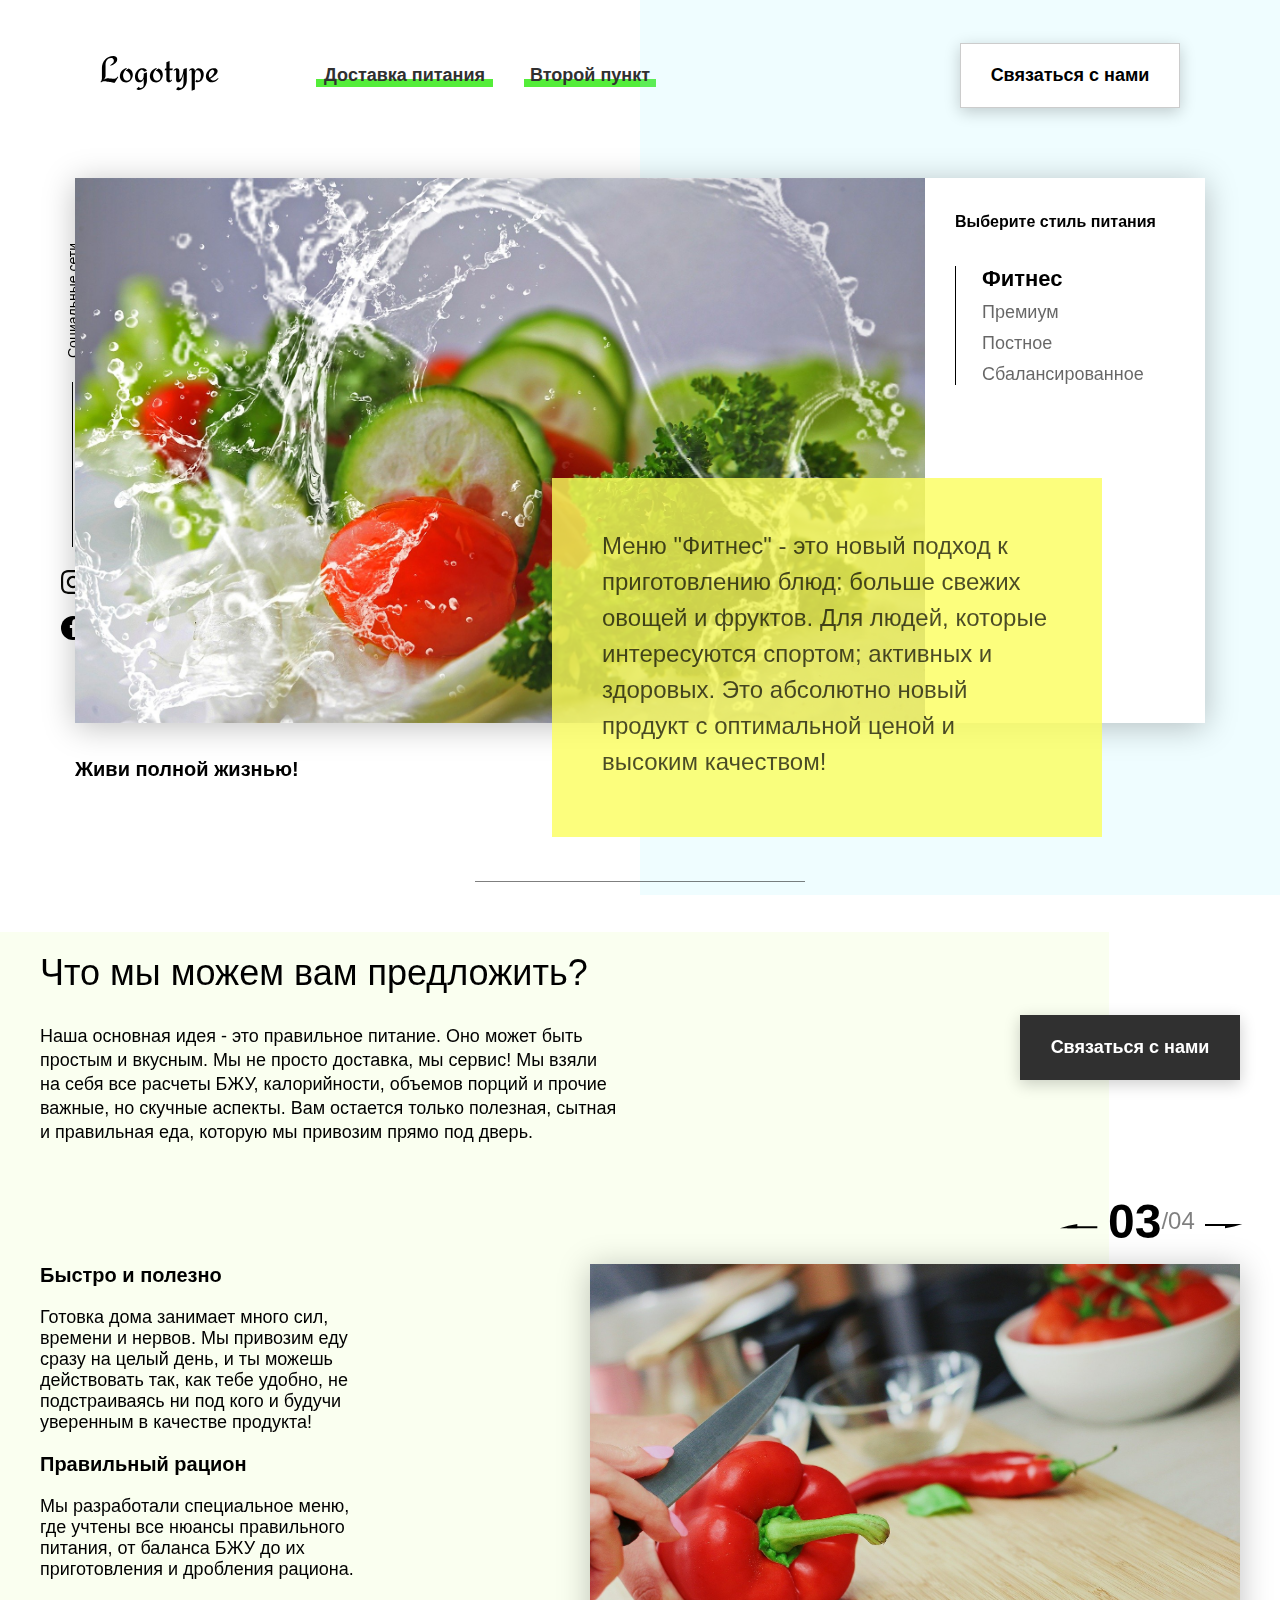
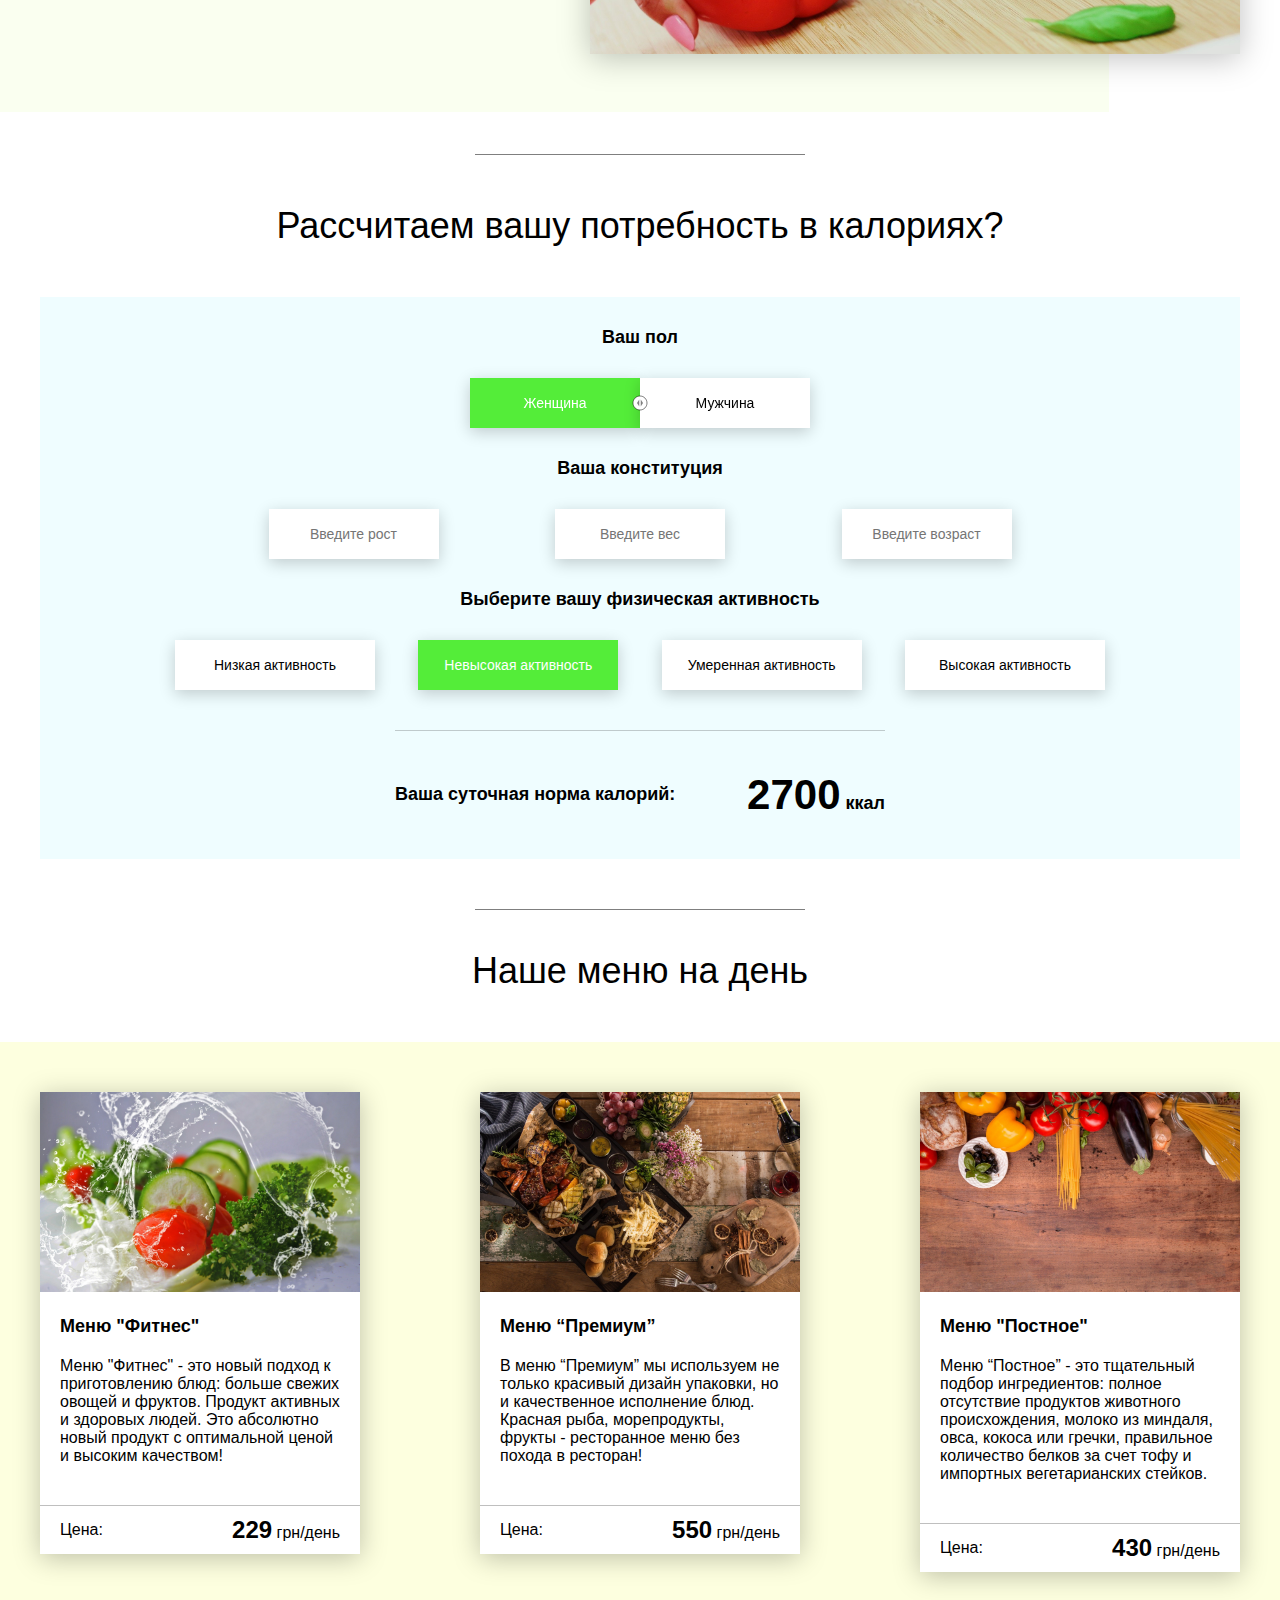
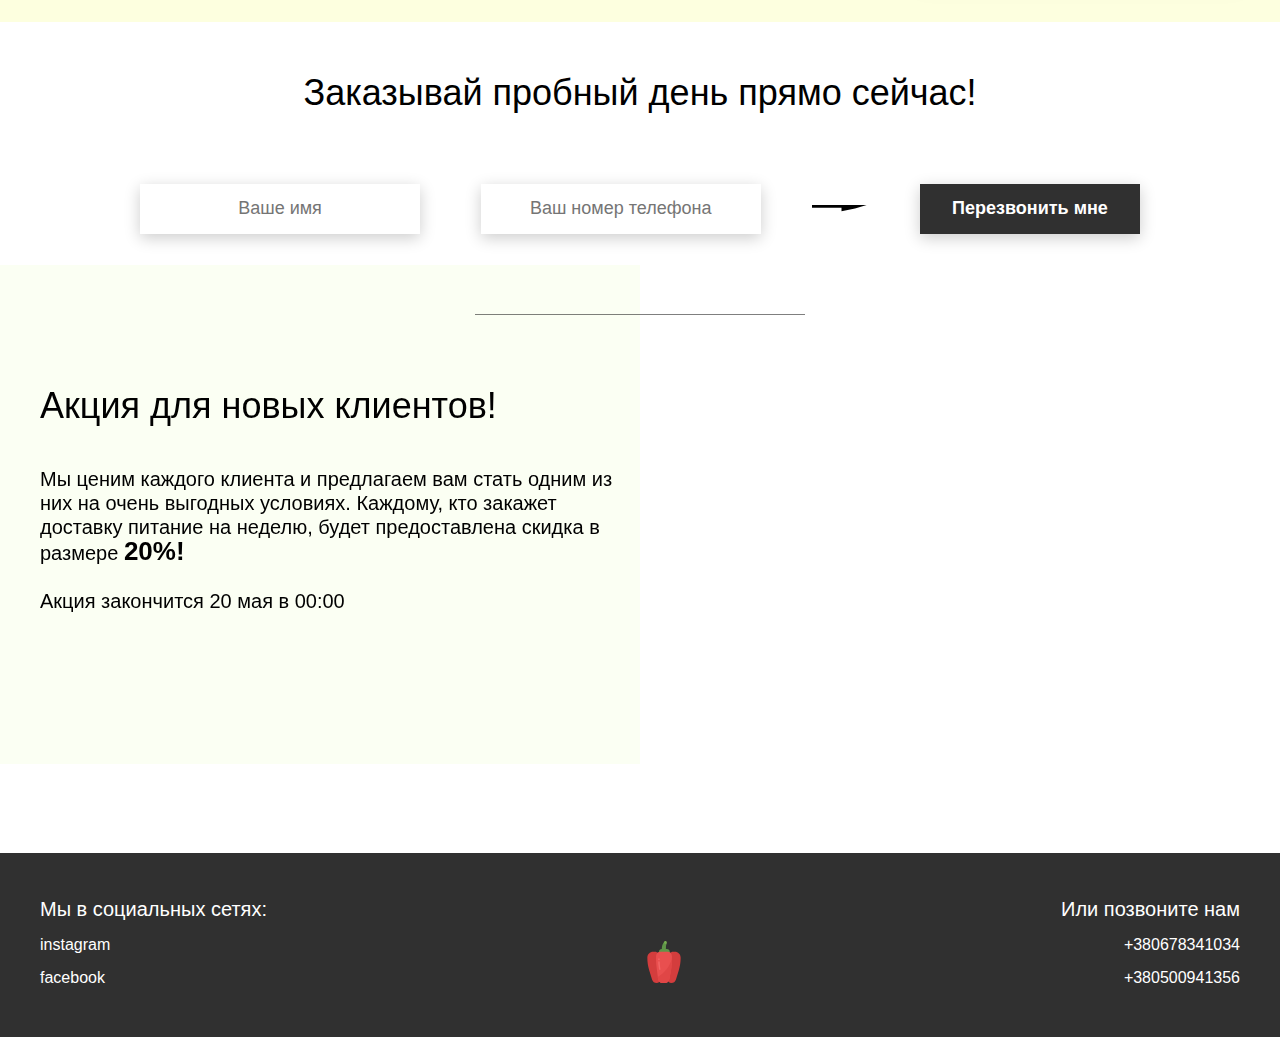
==== hw_2/index.html @ d5630f27 "v 1.0" ====
<!DOCTYPE html>
<html lang="en">
<head>
    <meta charset="UTF-8">
    <meta name="viewport" content="width=device-width, initial-scale=1.0">
    <title>Food</title>
    <link rel="stylesheet" href="css/style.css">
</head>
<body>
    <header class="header">
        <div class="header__left-block">
            <div class="header__logo">
                <img src="icons/logo.svg" alt="Логотип">
            </div>
            <nav class="header__links">
                <a href="#" class="header__link">Доставка питания</a>
                <a href="#" class="header__link">Второй пункт</a>
            </nav>
        </div>
        <div class="header__right-block">
            <button data-modal class="btn btn_white">Связаться с нами</button>
        </div>
    </header>
    <div class="sidepanel">
        <div class="sidepanel__text"><span>Социальные сети</span></div>
        <div class="sidepanel__divider"></div>
        <a href="#" class="sidepanel__icon">
            <img src="icons/instagram.svg" alt="instagram">
        </a>
        <a href="#" class="sidepanel__icon">
            <img src="icons/facebook.svg" alt="facebook">
        </a>
    </div>

    <div class="preview">
        <div class="bgc_blue"></div>
        <div class="container">
            <div class="tabcontainer">
                <div class="tabcontent">
                    <img src="img/tabs/vegy.jpg" alt="vegy">
                    <div class="tabcontent__descr">
                        Меню "Фитнес" - это новый подход к приготовлению блюд: больше свежих овощей и фруктов. Для людей, которые интересуются спортом; активных и здоровых. Это абсолютно новый продукт с оптимальной ценой и высоким качеством!
                    </div>
                </div>
<!--                <div class="tabcontent">-->
<!--                    <img src="img/tabs/elite.jpg" alt="elite">-->
<!--                    <div class="tabcontent__descr">-->
<!--                        Меню “Премиум” - мы используем не только красивый дизайн упаковки, но и качественное исполнение блюд. Красная рыба, морепродукты, фрукты - ресторанное меню без похода в ресторан!-->
<!--                    </div>-->
<!--                </div>-->
<!--                 <div class="tabcontent">-->
<!--                    <img src="img/tabs/post.jpg" alt="post">-->
<!--                    <div class="tabcontent__descr">-->
<!--                        Наше специальное “Постное меню” - это тщательный подбор ингредиентов: полное отсутствие продуктов животного происхождения. Полная гармония с собой и природой в каждом элементе! Все будет Ом!-->
<!--                    </div>-->
<!--                </div>-->
<!--                <div class="tabcontent">-->
<!--                    <img src="img/tabs/hamburger.jpg" alt="vegy">-->
<!--                    <div class="tabcontent__descr">-->
<!--                        Меню "Сбалансированное" - это соответствие вашего рациона всем научным рекомендациям. Мы тщательно просчитываем вашу потребность в к/б/ж/у и создаем лучшие блюда для вас.-->
<!--                    </div>-->
<!--                </div>-->
                <div class="tabheader">
                    <h3>Выберите стиль питания</h3>
                    <div class="tabheader__items">
                        <div class="tabheader__item tabheader__item_active">Фитнес</div>
                        <div class="tabheader__item">Премиум</div>
                        <div class="tabheader__item">Постное</div>
                        <div class="tabheader__item">Сбалансированное</div>
                    </div>
                </div>
            </div>
            <div class="preview__life">Живи полной жизнью!</div>
        </div>
    </div>

    <div class="divider"></div>

    <div class="offer">
        <div class="bgc_y"></div>
        <div class="container">
            <div class="offer__text">
                <h2 class="title">Что мы можем вам предложить?</h2>
                <div class="offer__descr">
                    Наша основная идея - это правильное питание. Оно может быть простым и вкусным. Мы не просто доставка, мы сервис! Мы взяли на себя все расчеты БЖУ, калорийности, объемов порций и прочие важные, но скучные аспекты. Вам остается только полезная, сытная и правильная еда, которую мы привозим прямо под дверь.
                </div>
            </div>
            <div class="offer__action">
                <button data-modal class="btn btn_dark">Связаться с нами</button>
            </div>
        </div>
        <div class="container">
            <div class="offer__advantages">
                <h2>Быстро и полезно</h2>
                <div class="offer__advantages-text">
                    Готовка дома занимает много сил, времени и нервов. Мы привозим еду сразу на целый день, и ты можешь действовать так, как тебе удобно, не подстраиваясь ни под кого и будучи уверенным в качестве продукта!
                </div>
                <h2>Правильный рацион</h2>
                <div class="offer__advantages-text">
                    Мы разработали специальное меню, где учтены все нюансы правильного питания, от баланса БЖУ до их приготовления и дробления рациона.
                </div>
            </div>
            <div class="offer__slider">
                <div class="offer__slider-counter">
                    <div class="offer__slider-prev">
                        <img src="icons/left.svg" alt="prev">
                    </div>
                    <span id="current">03</span>
                    /
                    <span id="total">04</span>
                    <div class="offer__slider-next">
                        <img src="icons/right.svg" alt="next">
                    </div>
                </div>
                <div class="offer__slider-wrapper">
                    <div class="offer__slide">
                        <img src="img/slider/pepper.jpg" alt="pepper">
                    </div>
                    <!-- <div class="offer__slide">
                        <img src="img/slider/food-12.jpg" alt="food">
                    </div>
                    <div class="offer__slide">
                        <img src="img/slider/olive-oil.jpg" alt="oil">
                    </div>
                    <div class="offer__slide">
                        <img src="img/slider/paprika.jpg" alt="paprika">
                    </div> -->
                </div>
            </div>
        </div>
    </div>

    <div class="divider"></div>

    <div class="calculating">
        <div class="container">
            <h2 class="title">Рассчитаем вашу потребность в калориях?
            </h2>
            <div class="calculating__field">
                <div class="calculating__subtitle">
                    Ваш пол
                </div>
                <div class="calculating__choose" id="gender">
                    <div class="calculating__choose-item calculating__choose-item_active">Женщина</div>
                    <div class="calculating__choose-item">Мужчина</div>
                </div>

                <div class="calculating__subtitle">
                    Ваша конституция
                </div>
                <div class="calculating__choose calculating__choose_medium">
                    <input type="text" id="height" placeholder="Введите рост" class="calculating__choose-item">
                    <input type="text" id="weight" placeholder="Введите вес"  class="calculating__choose-item">
                    <input type="text" id="age" placeholder="Введите возраст" class="calculating__choose-item">
                </div>

                <div class="calculating__subtitle">
                    Выберите вашу физическая активность
                </div>
                <div class="calculating__choose calculating__choose_big">
                    <div id="low" class="calculating__choose-item">Низкая активность </div>
                    <div id="small"  class="calculating__choose-item calculating__choose-item_active">Невысокая активность</div>
                    <div id="medium" class="calculating__choose-item">Умеренная активность</div>
                    <div id="high" class="calculating__choose-item">Высокая активность</div>
                </div>

                <div class="calculating__divider"></div>

                <div class="calculating__total">
                    <div class="calculating__subtitle">
                        Ваша суточная норма калорий:
                    </div>
                    <div class="calculating__result">
                        <span>2700</span> ккал
                    </div>
                </div>
            </div>
        </div>
    </div>

    <div class="divider"></div>

    <div class="menu">
        <h2 class="title">Наше меню на день</h2>

        <div class="menu__field">
            <div class="container">
                <div class="menu__item">
                    <img src="img/tabs/vegy.jpg" alt="vegy">
                    <h3 class="menu__item-subtitle">Меню "Фитнес"</h3>
                    <div class="menu__item-descr">Меню "Фитнес" - это новый подход к приготовлению блюд: больше свежих овощей и фруктов. Продукт активных и здоровых людей. Это абсолютно новый продукт с оптимальной ценой и высоким качеством!</div>
                    <div class="menu__item-divider"></div>
                    <div class="menu__item-price">
                        <div class="menu__item-cost">Цена:</div>
                        <div class="menu__item-total"><span>229</span> грн/день</div>
                    </div>
                </div>
                <div class="menu__item">
                    <img src="img/tabs/elite.jpg" alt="elite">
                    <h3 class="menu__item-subtitle">Меню “Премиум”</h3>
                    <div class="menu__item-descr">В меню “Премиум” мы используем не только красивый дизайн упаковки, но и качественное исполнение блюд. Красная рыба, морепродукты, фрукты - ресторанное меню без похода в ресторан!</div>
                    <div class="menu__item-divider"></div>
                    <div class="menu__item-price">
                        <div class="menu__item-cost">Цена:</div>
                        <div class="menu__item-total"><span>550</span> грн/день</div>
                    </div>
                </div>
                <div class="menu__item">
                    <img src="img/tabs/post.jpg" alt="post">
                    <h3 class="menu__item-subtitle">Меню "Постное"</h3>
                    <div class="menu__item-descr">Меню “Постное” - это тщательный подбор ингредиентов: полное отсутствие продуктов животного происхождения, молоко из миндаля, овса, кокоса или гречки, правильное количество белков за счет тофу и импортных вегетарианских стейков. </div>
                    <div class="menu__item-divider"></div>
                    <div class="menu__item-price">
                        <div class="menu__item-cost">Цена:</div>
                        <div class="menu__item-total"><span>430</span> грн/день</div>
                    </div>
                </div>
            </div>
        </div>
    </div>

    <div class="order">
        <div class="container">
            <div class="title">Заказывай пробный день прямо сейчас!</div>
            <form action="#" class="order__form">
                <input required placeholder="Ваше имя" name="name" type="text" class="order__input">
                <input required placeholder="Ваш номер телефона" name="phone" type="phone" class="order__input">
                <img src="icons/right.svg" alt="right">
                <button class="btn btn_dark btn_min">Перезвонить мне</button>
            </form>
        </div>
    </div>

    <div class="divider"></div>

    <div class="promotion">
        <div class="bgc_y"></div>
        <div class="container">
            <div class="promotion__text">
                <div class="title">Акция для новых клиентов!</div>
                <div class="promotion__descr">
                    Мы ценим каждого клиента и предлагаем вам стать одним из них на очень выгодных условиях. 
                    Каждому, кто закажет доставку питание на неделю, будет предоставлена скидка в размере <span>20%!</span>
                    <br><br>
                    Акция закончится 20 мая в 00:00
                </div>
            </div>
        </div>
    </div>

    <footer class="footer">
        <div class="container">
            <div class="social">
                <div class="subtitle">Мы в социальных сетях:</div>
                <a href="#" class="link">instagram</a>
                <a href="#" class="link">facebook</a>
            </div>
            <div class="pepper">
                <img src="icons/veg.svg" alt="pepper">
            </div>
            <div class="call">
                <div class="subtitle">Или позвоните нам</div>
                <a href="#" class="link">+380678341034</a>
                <a href="#" class="link">+380500941356</a>
            </div>
        </div>
    </footer>

    <div class="modal">
        <div class="modal__dialog">
            <div class="modal__content">
                <form action="#">
                    <div class="modal__close">&times;</div>
                    <div class="modal__title">Мы свяжемся с вами как можно быстрее!</div>
                    <input required placeholder="Ваше имя" name="name" type="text" class="modal__input">
                    <input required placeholder="Ваш номер телефона" name="phone" type="phone" class="modal__input">
                    <button class="btn btn_dark btn_min">Перезвонить мне</button>
                </form>
            </div>
        </div>
    </div>
    <script src="js/index.js"></script>
</body>
</html>
---- hw_2/css/style.css ----
* {
    box-sizing: border-box;
    margin: 0;
    padding: 0;
    font-family: Roboto, sans-serif;
}

a {
    text-decoration: none;
}

.btn {
    width: 220px;
    height: 65px;
    display: flex;
    justify-content: center;
    align-items: center;
    background-color: #fff;
    font-size: 18px;
    font-weight: 700;
    border: 1px solid rgba(0, 0, 0, 0.2);
    box-shadow: 0 4px 15px rgba(0, 0, 0, 0.2);
    cursor: pointer;
    transition: 0.3s all;
    outline: 0;
}

.btn_white {
    background-color: #fff;
}

.btn_dark {
    background-color: #303030;
    color: #fff;
    border: none;
}

.btn_min {
    height: 50px;
}

.btn:hover {
    box-shadow: 0 4px 30px rgba(0, 0, 0, 0.3);
}

.container {
    max-width: 1200px;
    margin: 0 auto;
}

.divider {
    width: 330px;
    height: 1px;
    margin: 0 auto;
    background-color: rgba(0, 0, 0, 0.5);
}

.title {
    font-size: 36px;
    font-weight: 400;
}

.header {
    display: flex;
    justify-content: space-between;
    align-items: center;
    height: 150px;
    padding: 0 100px;
}

.header__left-block {
    display: flex;
    justify-content: space-between;
    min-width: 550px;
}

.header__logo {
    max-width: 170px;
}

.header__logo img {
    width: 100%;
}

.header__links {
    display: flex;
    align-items: center;
}

.header__link {
    position: relative;
    margin-right: 45px;
    font-weight: 700;
    font-size: 18px;
    color: #303030;
}

.header__link:after {
    content: "";
    position: absolute;
    display: block;
    width: 110%;
    left: -5%;
    bottom: -1px;
    z-index: -1;
    height: 8px;
    background: #54ed39;
}

.header__link:last-child {
    margin-right: 0;
}

.sidepanel {
    position: fixed;
    left: 60px;
    top: 240px;
    height: 400px;
    width: 25px;
    display: flex;
    flex-direction: column;
    justify-content: space-between;
    align-items: center;
}

.sidepanel__text {
    width: 120px;
    height: 120px;
    font-size: 14px;
}

.sidepanel__text span {
    display: flex;
    transform: rotate(-90deg) translateX(-50px);
}

.sidepanel__divider {
    width: 1px;
    height: 165px;
    background-color: #000;
}

.sidepanel__icon {
    width: 24px;
    height: 24px;
}

.sidepanel__icon img {
    width: 100%;
}

.preview {
    padding: 28px 0 100px 0;
    position: relative;
}

.preview__life {
    font-weight: 700;
    font-size: 20px;
    margin-left: 35px;
    margin-top: 35px;
}

.bgc_blue {
    position: absolute;
    right: 0;
    top: -155px;
    width: 50vw;
    height: 900px;
    background: rgba(146, 242, 255, 0.15);
    z-index: -1;
}

.tabcontainer {
    display: flex;
    width: 1130px;
    margin: 0 auto;
    box-shadow: 0 4px 30px rgba(0, 0, 0, 0.25);
}

.tabcontent {
    width: 850px;
    position: relative;
}

.tabcontent img {
    width: 100%;
    height: 100%;
    object-fit: cover;
}

.tabcontent__descr {
    position: absolute;
    top: 300px;
    right: -177px;
    width: 550px;
    height: 359px;
    background: rgba(251, 254, 93, 0.8);
    padding: 50px;
    font-size: 24px;
    font-weight: 300;
    line-height: 36px;
    color: rgba(0, 0, 0, 0.7);
}

.tabheader {
    width: 280px;
    padding: 35px 30px;
    background-color: #fff;
}

.tabheader h3 {
    font-weight: 700;
    font-size: 16px;
}

.tabheader__items {
    margin-top: 35px;
    padding-left: 26px;
    border-left: 1px solid #000;
}

.tabheader__item {
    font-weight: 700;
    font-size: 18px;
    font-weight: 300;
    margin-top: 10px;
    color: rgba(0, 0, 0, 0.6);
    cursor: pointer;
    transition: 0.3s all;
}

.tabheader__item_active {
    color: #000;
    font-size: 22px;
    font-weight: 700;
}

.offer {
    padding: 70px 0 100px 0;
    position: relative;
}

.offer .container {
    display: flex;
    justify-content: space-between;
}

.offer .bgc_y {
    position: absolute;
    width: 1109px;
    height: 780px;
    background: rgba(243, 255, 222, 0.45);
    z-index: -1;
    top: 50px;
}

.offer__text {
    width: 580px;
}

.offer__descr {
    font-size: 18px;
    margin-top: 30px;
    font-weight: 300;
    line-height: 24px;
}

.offer__action {
    display: flex;
    align-items: center;
    justify-content: flex-end;
}

.offer__advantages {
    width: 330px;
    margin-top: 50px;
}

.offer__advantages h2 {
    font-weight: 700;
    font-size: 20px;
    margin-top: 20px;
}

.offer__advantages h2:first-child {
    margin-top: 70px;
}

.offer__advantages-text {
    margin-top: 20px;
    font-size: 18px;
    font-weight: 300;
    line-height: 21px;
}

.offer__slider {
    width: 650px;
    margin-top: 50px;
    display: flex;
    flex-direction: column;
    align-items: flex-end;
}

.offer__slider-counter {
    display: flex;
    width: 180px;
    align-items: center;
    font-size: 24px;
    color: rgba(0, 0, 0, 0.5);
}

.offer__slider-wrapper {
    width: 100%;
    margin-top: 15px;
    box-shadow: 0 4px 30px rgba(0, 0, 0, 0.25);
}

.offer__slider-prev {
    margin-right: 10px;
    cursor: pointer;
}

.offer__slider-next {
    margin-left: 10px;
    cursor: pointer;
}

.offer__slider #current {
    font-size: 48px;
    font-weight: 700;
    color: #000;
}

.offer__slide {
    width: 100%;
    height: 390px;
}

.offer__slide img {
    width: 100%;
    height: 100%;
    object-fit: cover;
}

.calculating {
    padding: 50px 0;
}

.calculating .title {
    text-align: center;
}

.calculating__field {
    width: 100%;
    margin-top: 50px;
    background: rgba(146, 242, 255, 0.15);
    padding: 30px 0 40px 0;
}

.calculating__subtitle {
    text-align: center;
    font-size: 18px;
    font-weight: 700;
    margin-top: 30px;
}

.calculating__subtitle:first-child {
    margin-top: 0;
}

.calculating #gender:after {
    content: "";
    position: absolute;
    top: 50%;
    transform: translateY(-50%);
    display: block;
    width: 16px;
    height: 16px;
    background: url(../icons/switch.svg) center center/cover no-repeat;
}

.calculating__choose {
    position: relative;
    display: flex;
    margin-top: 30px;
    justify-content: center;
}

.calculating__choose-item {
    display: flex;
    align-items: center;
    justify-content: center;
    width: 170px;
    height: 50px;
    padding: 0 10px;
    background: #fff;
    box-shadow: 0 4px 15px rgba(0, 0, 0, 0.2);
    border: none;
    text-align: center;
    font-size: 14px;
    cursor: pointer;
    outline: 0;
    transition: 0.3s all;
}

.calculating__choose-item_active {
    color: #fff;
    background-color: #54ed39;
}

.calculating__choose_medium {
    width: 743px;
    justify-content: space-between;
    margin: 30px auto 0 auto;
}

.calculating__choose_big {
    width: 930px;
    justify-content: space-between;
    margin: 30px auto 0 auto;
}

.calculating__choose_big .calculating__choose-item {
    width: 200px;
}

.calculating__divider {
    width: 490px;
    height: 1px;
    margin: 40px auto;
    background-color: rgba(0, 0, 0, 0.2);
}

.calculating__total {
    width: 490px;
    margin: 0 auto;
    display: flex;
    justify-content: space-between;
    align-items: center;
}

.calculating__result {
    font-size: 18px;
    font-weight: 700;
}

.calculating__result span {
    font-size: 42px;
}

.menu {
    padding: 40px 0 50px 0;
}

.menu .container {
    display: flex;
    justify-content: space-between;
    align-items: flex-start;
}

.menu .title {
    text-align: center;
}

.menu__field {
    margin-top: 50px;
    padding: 50px 0;
    width: 100%;
    background: rgba(249, 254, 126, 0.25);
}

.menu__item {
    width: 320px;
    min-height: 450px;
    background: #fff;
    box-shadow: 0 4px 25px rgba(0, 0, 0, 0.25);
    font-size: 16px;
    font-weight: 300;
}

.menu__item img {
    width: 100%;
    height: 200px;
    object-fit: cover;
}

.menu__item-subtitle {
    font-weight: 700;
    font-size: 18px;
    padding: 0 20px;
    margin-top: 20px;
}

.menu__item-descr {
    margin-top: 20px;
    padding: 0 20px;
}

.menu__item-divider {
    width: 100%;
    height: 1px;
    background-color: rgba(0, 0, 0, 0.25);
    margin-top: 40px;
}

.menu__item-price {
    display: flex;
    justify-content: space-between;
    align-items: center;
    padding: 10px 20px;
}

.menu__item-price span {
    font-size: 24px;
    font-weight: 700;
}

.order {
    padding-bottom: 80px;
}

.order .title {
    text-align: center;
}

.order__form {
    margin-top: 70px;
    padding: 0 100px;
    display: flex;
    justify-content: space-between;
    align-items: center;
}

.order__form img {
    transform: scale(1.5);
}

.order__input {
    width: 280px;
    height: 50px;
    background: #fff;
    box-shadow: 0 4px 15px rgba(0, 0, 0, 0.2);
    border: none;
    font-size: 18px;
    text-align: center;
    padding: 0 20px;
    outline: 0;
}

.promotion {
    padding: 70px 0 240px 0;
    position: relative;
}

.promotion .container {
    display: flex;
}

.promotion .bgc_y {
    position: absolute;
    width: 50%;
    height: 499px;
    background: rgba(243, 255, 222, 0.35);
    z-index: -1;
    top: -50px;
    left: 0;
}

.promotion__text {
    width: 50%;
}

.promotion__descr {
    margin-top: 40px;
    font-size: 20px;
    line-height: 24px;
    font-weight: 300;
}

.promotion__descr span {
    font-weight: 700;
    font-size: 26px;
}

.promotion__timer {
    width: 50%;
}

.promotion__timer .title {
    text-align: right;
}

.promotion__timer .timer {
    margin-top: 60px;
    padding-left: 95px;
    display: flex;
    justify-content: space-between;
    align-items: center;
}

.promotion__timer .timer__block {
    width: 102px;
    height: 120px;
    background: #fff;
    box-shadow: 0 4px 20px rgba(0, 0, 0, 0.25);
    font-size: 16px;
    font-weight: 300;
    text-align: center;
}

.promotion__timer .timer__block span {
    display: block;
    margin-top: 20px;
    margin-bottom: 5px;
    font-size: 56px;
    font-weight: 700;
}

.footer {
    min-height: 180px;
    background-color: #303030;
    padding: 45px 0 50px 0;
    color: #fff;
}

.footer .container {
    height: 100%;
    display: flex;
    justify-content: space-between;
    align-items: flex-end;
}

.footer .subtitle {
    font-size: 20px;
}

.footer .link {
    display: block;
    margin-top: 15px;
    font-size: 16px;
    color: #fff;
}

.footer .call {
    text-align: right;
}

.modal {
    position: fixed;
    top: 0;
    left: 0;
    z-index: 1050;
    display: none;
    width: 100%;
    height: 100%;
    overflow: hidden;
    background-color: rgba(0, 0, 0, 0.5);
}

.modal__dialog {
    max-width: 500px;
    margin: 40px auto;
}

.modal__content {
    position: relative;
    width: 100%;
    padding: 40px;
    background-color: #fff;
    border: 1px solid rgba(0, 0, 0, 0.2);
    border-radius: 4px;
    max-height: 80vh;
    overflow-y: auto;
}

.modal__close {
    position: absolute;
    top: 8px;
    right: 14px;
    font-size: 30px;
    color: #000;
    opacity: 0.5;
    font-weight: 700;
    border: none;
    background-color: transparent;
    cursor: pointer;
}

.modal__title {
    text-align: center;
    font-size: 22px;
    text-transform: uppercase;
}

.modal__input {
    display: block;
    margin: 20px auto 20px auto;
    width: 280px;
    height: 50px;
    background: #fff;
    box-shadow: 0 4px 15px rgba(0, 0, 0, 0.2);
    border: none;
    font-size: 18px;
    text-align: center;
    padding: 0 20px;
    outline: 0;
}

.modal .btn {
    display: block;
    width: 280px;
    margin: 0 auto;
}

.hide {
    display: none;
}

.show {
    display: block;
}
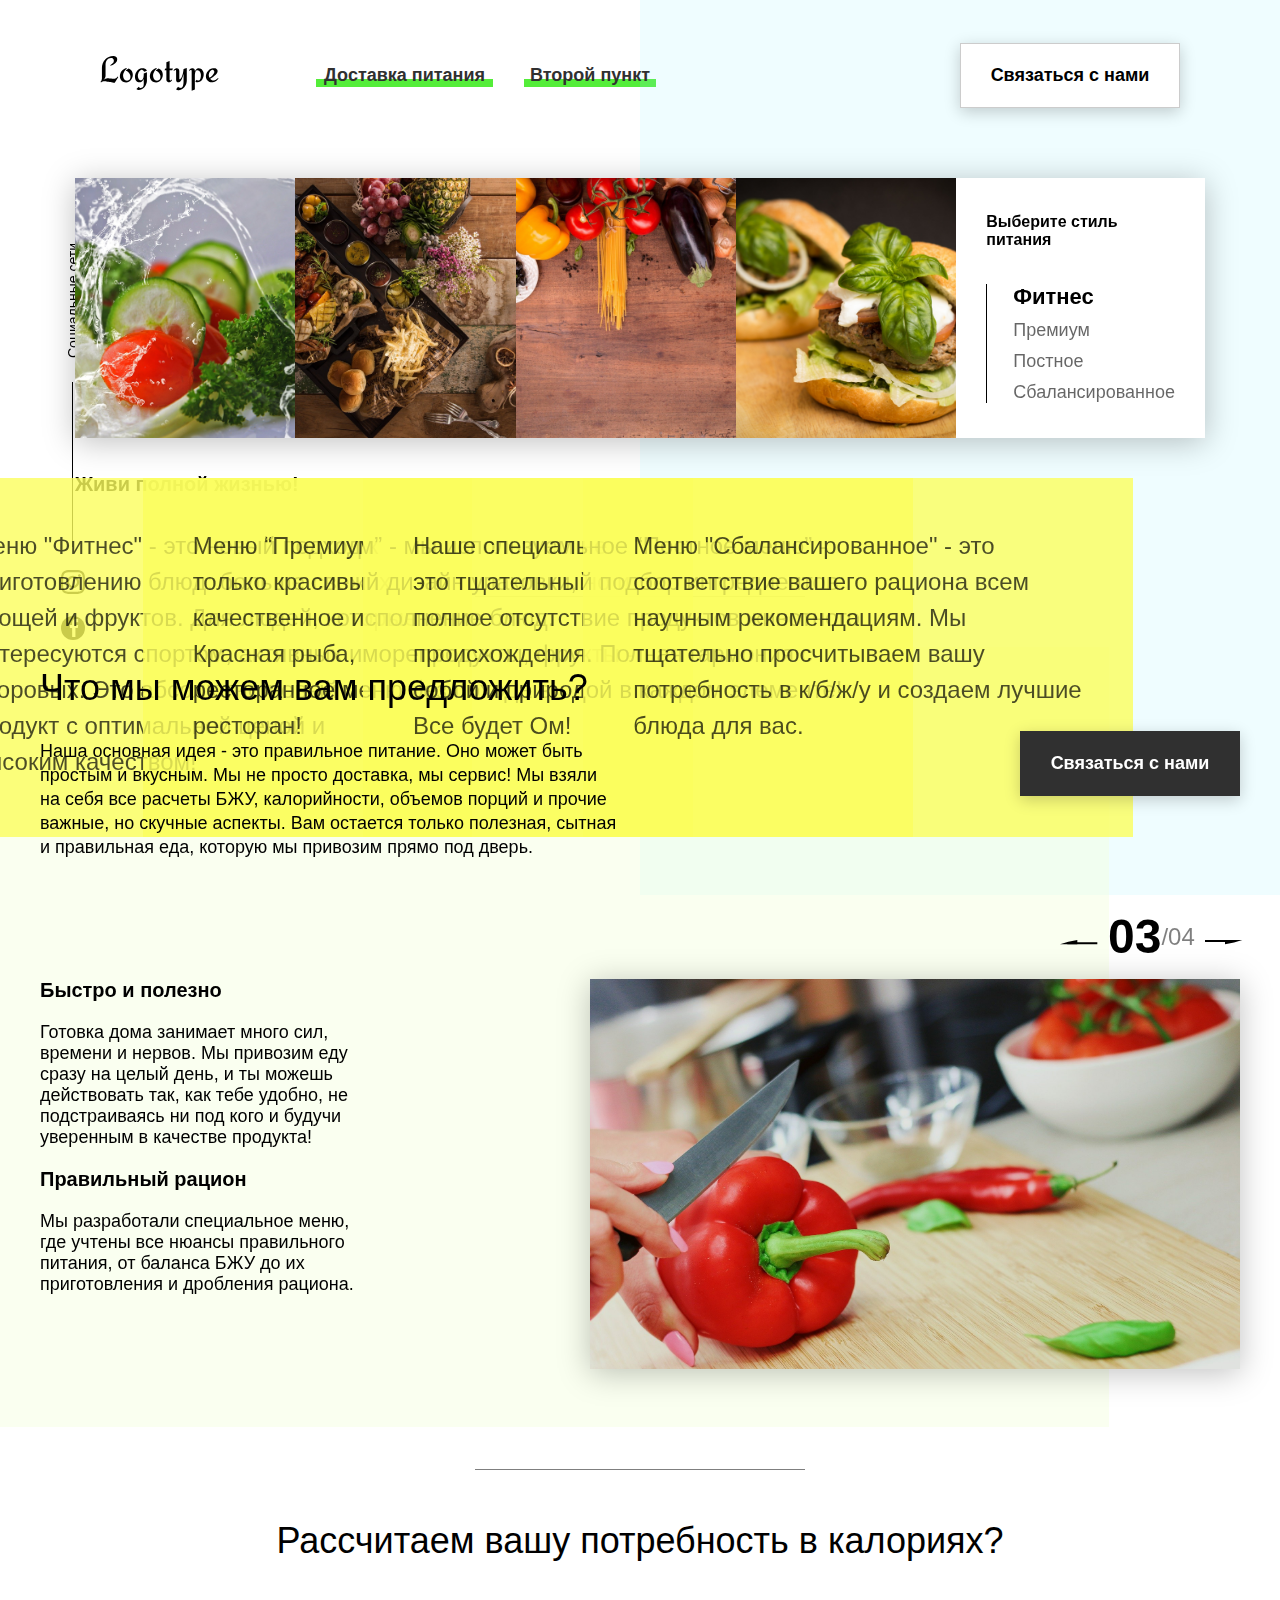
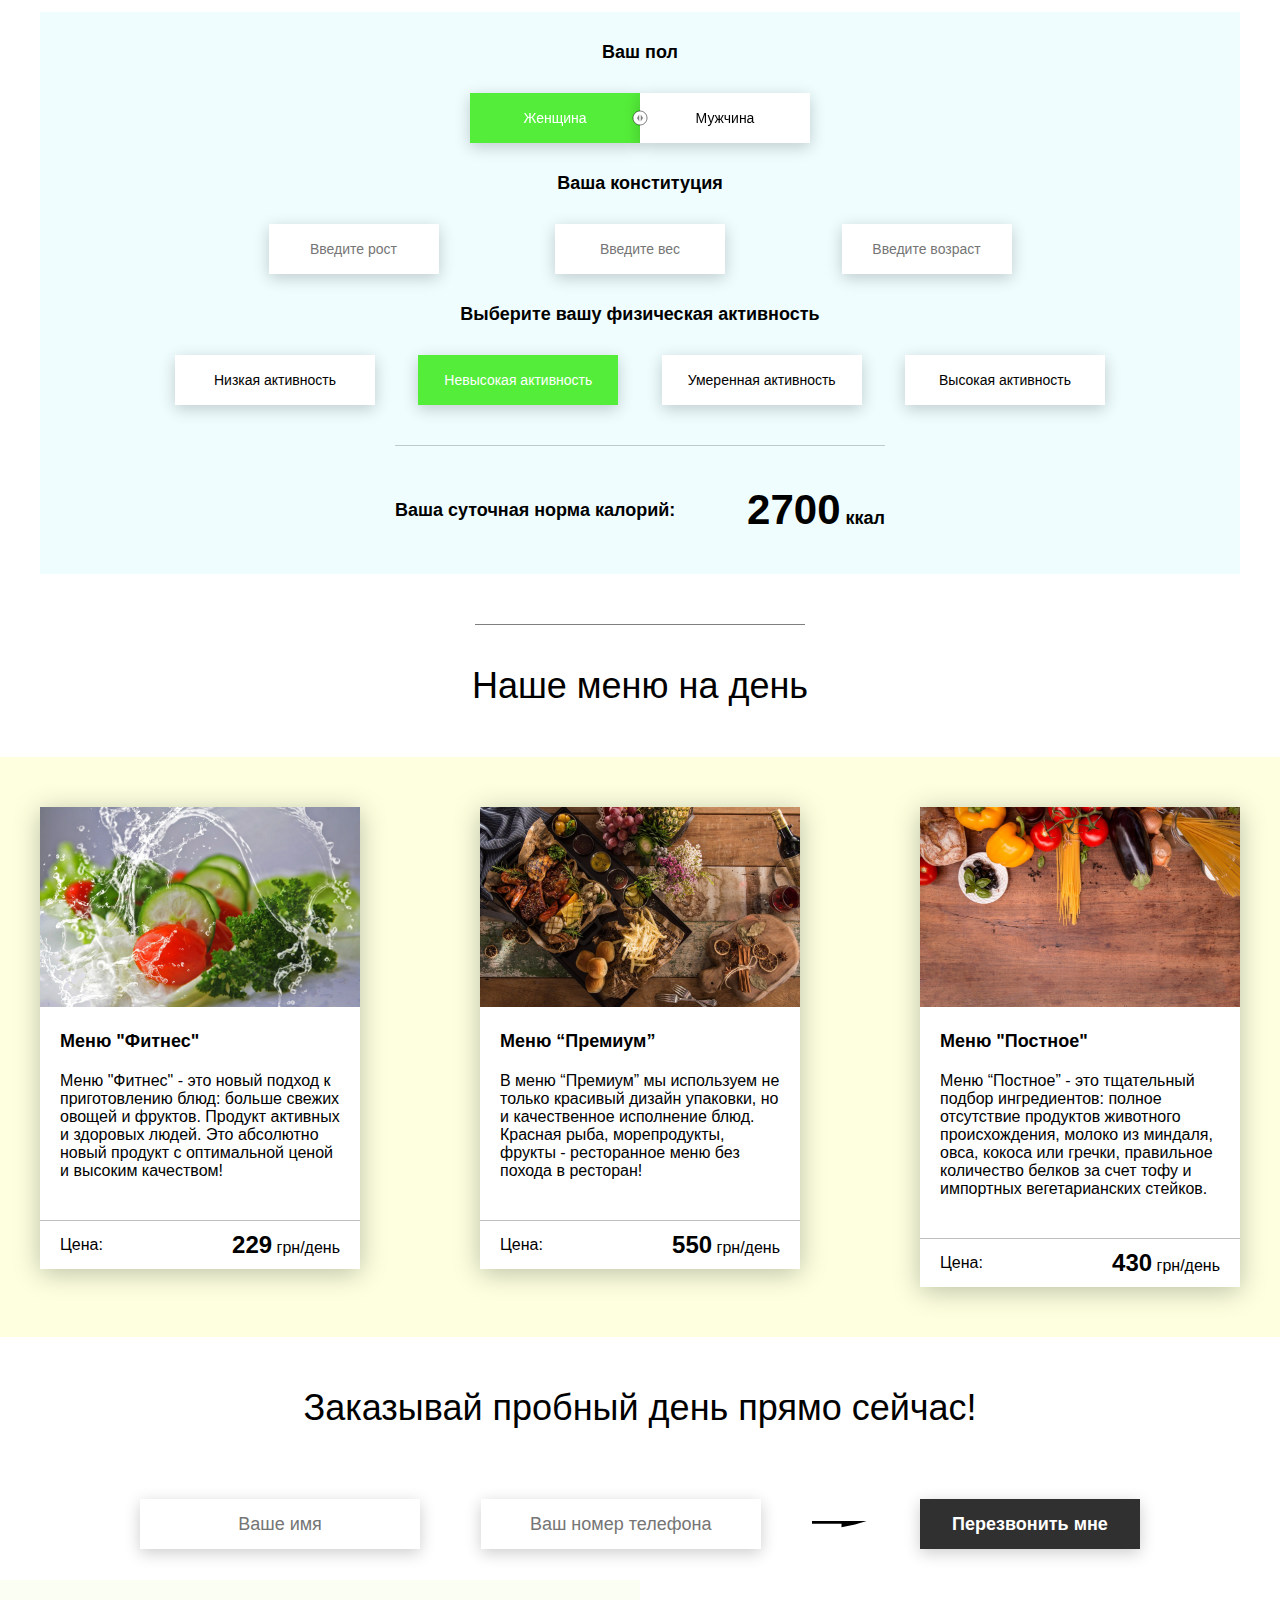
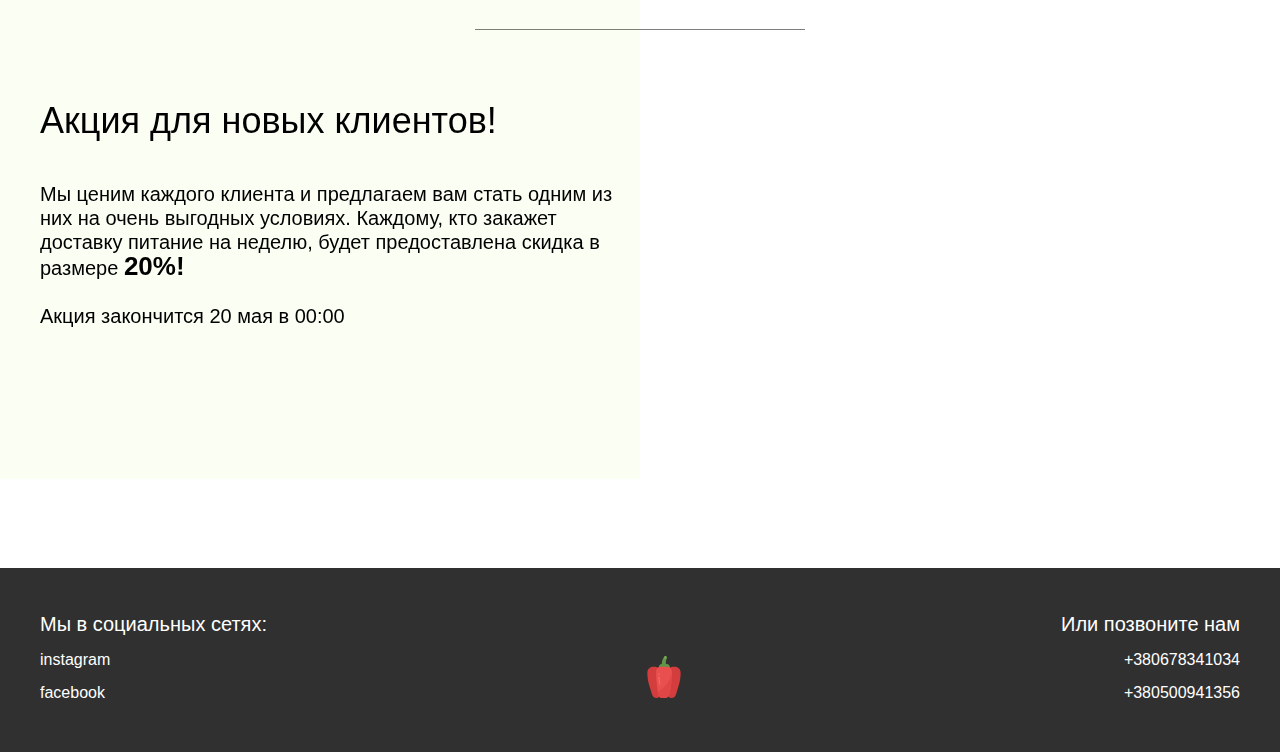
==== commit 6370b90e: "1.0" ====
--- a/hw_2/index.html
+++ b/hw_2/index.html
@@ -42,24 +42,24 @@
                         Меню "Фитнес" - это новый подход к приготовлению блюд: больше свежих овощей и фруктов. Для людей, которые интересуются спортом; активных и здоровых. Это абсолютно новый продукт с оптимальной ценой и высоким качеством!
                     </div>
                 </div>
-<!--                <div class="tabcontent">-->
-<!--                    <img src="img/tabs/elite.jpg" alt="elite">-->
-<!--                    <div class="tabcontent__descr">-->
-<!--                        Меню “Премиум” - мы используем не только красивый дизайн упаковки, но и качественное исполнение блюд. Красная рыба, морепродукты, фрукты - ресторанное меню без похода в ресторан!-->
-<!--                    </div>-->
-<!--                </div>-->
-<!--                 <div class="tabcontent">-->
-<!--                    <img src="img/tabs/post.jpg" alt="post">-->
-<!--                    <div class="tabcontent__descr">-->
-<!--                        Наше специальное “Постное меню” - это тщательный подбор ингредиентов: полное отсутствие продуктов животного происхождения. Полная гармония с собой и природой в каждом элементе! Все будет Ом!-->
-<!--                    </div>-->
-<!--                </div>-->
-<!--                <div class="tabcontent">-->
-<!--                    <img src="img/tabs/hamburger.jpg" alt="vegy">-->
-<!--                    <div class="tabcontent__descr">-->
-<!--                        Меню "Сбалансированное" - это соответствие вашего рациона всем научным рекомендациям. Мы тщательно просчитываем вашу потребность в к/б/ж/у и создаем лучшие блюда для вас.-->
-<!--                    </div>-->
-<!--                </div>-->
+                <div class="tabcontent">
+                    <img src="img/tabs/elite.jpg" alt="elite">
+                    <div class="tabcontent__descr">
+                        Меню “Премиум” - мы используем не только красивый дизайн упаковки, но и качественное исполнение блюд. Красная рыба, морепродукты, фрукты - ресторанное меню без похода в ресторан!
+                    </div>
+                </div>
+                 <div class="tabcontent">
+                    <img src="img/tabs/post.jpg" alt="post">
+                    <div class="tabcontent__descr">
+                        Наше специальное “Постное меню” - это тщательный подбор ингредиентов: полное отсутствие продуктов животного происхождения. Полная гармония с собой и природой в каждом элементе! Все будет Ом!
+                    </div>
+                </div>
+                <div class="tabcontent">
+                    <img src="img/tabs/hamburger.jpg" alt="vegy">
+                    <div class="tabcontent__descr">
+                        Меню "Сбалансированное" - это соответствие вашего рациона всем научным рекомендациям. Мы тщательно просчитываем вашу потребность в к/б/ж/у и создаем лучшие блюда для вас.
+                    </div>
+                </div>
                 <div class="tabheader">
                     <h3>Выберите стиль питания</h3>
                     <div class="tabheader__items">
